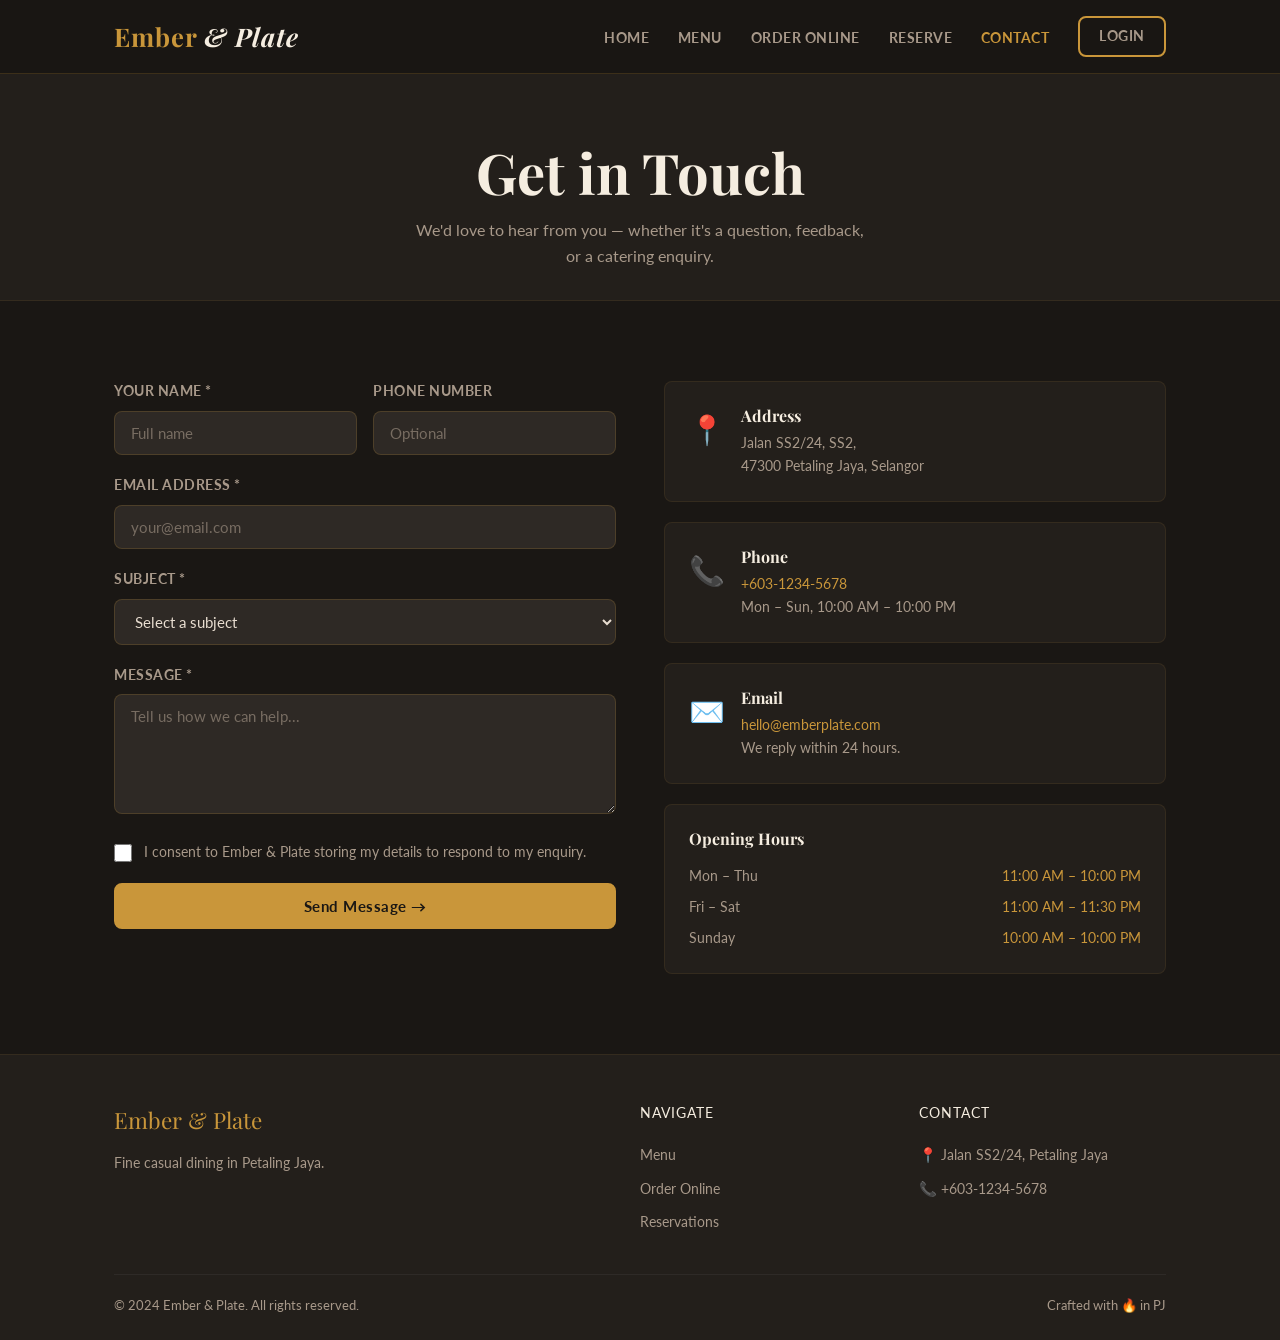
==== contact.html @ 5abd6bde "emberplate" ====
<!DOCTYPE html>
<html lang="en">
<head>
  <meta charset="UTF-8" />
  <meta name="viewport" content="width=device-width, initial-scale=1.0" />
  <title>Contact — Ember &amp; Plate</title>
  <link rel="stylesheet" href="css/style.css" />
</head>
<body>

<nav class="navbar">
  <div class="container">
    <a href="index.html" class="navbar-brand">Ember <span>&amp; Plate</span></a>
    <ul class="nav-links">
      <li><a href="index.html">Home</a></li>
      <li><a href="menu.html">Menu</a></li>
      <li><a href="order.html">Order Online</a></li>
      <li><a href="reservations.html">Reserve</a></li>
      <li><a href="contact.html" class="active">Contact</a></li>
      <li><a href="login.html" class="btn btn-outline">Login</a></li>
    </ul>
    <div class="hamburger"><span></span><span></span><span></span></div>
  </div>
</nav>

<section style="background:var(--bg2);padding:4rem 0 2rem;text-align:center;border-bottom:1px solid rgba(201,150,58,0.1);">
  <div class="container">
    <h1 style="color:var(--cream);">Get in Touch</h1>
    <p style="max-width:450px;margin:.75rem auto 0;">We'd love to hear from you — whether it's a question, feedback, or a catering enquiry.</p>
  </div>
</section>

<section class="section">
  <div class="container" style="display:grid;grid-template-columns:1fr 1fr;gap:3rem;align-items:start;">

    <!-- CONTACT FORM -->
    <div>
      <div id="contact-success" class="alert alert-success"></div>

      <form id="contactForm" novalidate>
        <div class="form-row">
          <div class="form-group">
            <label class="form-label" for="c-name">Your Name *</label>
            <input type="text" id="c-name" class="form-control" placeholder="Full name" />
            <span class="error-msg"></span>
          </div>
          <div class="form-group">
            <label class="form-label" for="c-phone">Phone Number</label>
            <input type="tel" id="c-phone" class="form-control" placeholder="Optional" />
            <span class="error-msg"></span>
          </div>
        </div>

        <div class="form-group">
          <label class="form-label" for="c-email">Email Address *</label>
          <input type="email" id="c-email" class="form-control" placeholder="your@email.com" />
          <span class="error-msg"></span>
        </div>

        <div class="form-group">
          <label class="form-label" for="c-subject">Subject *</label>
          <select id="c-subject" class="form-control">
            <option value="">Select a subject</option>
            <option>General Enquiry</option>
            <option>Catering / Events</option>
            <option>Feedback / Complaint</option>
            <option>Reservation Help</option>
            <option>Order Issue</option>
            <option>Partnership / Media</option>
            <option>Other</option>
          </select>
          <span class="error-msg"></span>
        </div>

        <div class="form-group">
          <label class="form-label" for="c-msg">Message *</label>
          <textarea id="c-msg" class="form-control" placeholder="Tell us how we can help..." rows="5"></textarea>
          <span class="error-msg"></span>
        </div>

        <div class="form-group" style="display:flex;gap:.75rem;align-items:flex-start;">
          <input type="checkbox" id="c-consent" style="width:18px;height:18px;margin-top:.2rem;accent-color:var(--gold);" />
          <label for="c-consent" style="font-size:.88rem;color:var(--text-muted);">
            I consent to Ember &amp; Plate storing my details to respond to my enquiry.
          </label>
        </div>
        <span class="error-msg" id="consent-err"></span>

        <button type="submit" class="btn btn-primary btn-block" style="margin-top:1rem;">Send Message →</button>
      </form>
    </div>

    <!-- INFO -->
    <div style="display:flex;flex-direction:column;gap:1.25rem;">

      <div class="card">
        <div class="card-body" style="display:flex;gap:1rem;align-items:flex-start;">
          <span style="font-size:1.8rem;">📍</span>
          <div>
            <h4 style="color:var(--cream);margin-bottom:.35rem;">Address</h4>
            <p style="font-size:.9rem;">Jalan SS2/24, SS2,<br>47300 Petaling Jaya, Selangor</p>
          </div>
        </div>
      </div>

      <div class="card">
        <div class="card-body" style="display:flex;gap:1rem;align-items:flex-start;">
          <span style="font-size:1.8rem;">📞</span>
          <div>
            <h4 style="color:var(--cream);margin-bottom:.35rem;">Phone</h4>
            <p style="font-size:.9rem;"><a href="tel:+60312345678">+603-1234-5678</a><br>Mon – Sun, 10:00 AM – 10:00 PM</p>
          </div>
        </div>
      </div>

      <div class="card">
        <div class="card-body" style="display:flex;gap:1rem;align-items:flex-start;">
          <span style="font-size:1.8rem;">✉️</span>
          <div>
            <h4 style="color:var(--cream);margin-bottom:.35rem;">Email</h4>
            <p style="font-size:.9rem;"><a href="mailto:hello@emberplate.com">hello@emberplate.com</a><br>We reply within 24 hours.</p>
          </div>
        </div>
      </div>

      <div class="card">
        <div class="card-body">
          <h4 style="color:var(--cream);margin-bottom:1rem;">Opening Hours</h4>
          <div style="display:flex;flex-direction:column;gap:.5rem;font-size:.9rem;">
            <div style="display:flex;justify-content:space-between;"><span style="color:var(--text-muted);">Mon – Thu</span><span style="color:var(--gold);">11:00 AM – 10:00 PM</span></div>
            <div style="display:flex;justify-content:space-between;"><span style="color:var(--text-muted);">Fri – Sat</span><span style="color:var(--gold);">11:00 AM – 11:30 PM</span></div>
            <div style="display:flex;justify-content:space-between;"><span style="color:var(--text-muted);">Sunday</span><span style="color:var(--gold);">10:00 AM – 10:00 PM</span></div>
          </div>
        </div>
      </div>

    </div>
  </div>
</section>

<!-- FOOTER -->
<footer class="footer">
  <div class="container">
    <div class="grid footer-grid">
      <div>
        <div class="footer-brand">Ember &amp; Plate</div>
        <p class="footer-desc">Fine casual dining in Petaling Jaya.</p>
      </div>
      <div>
        <div class="footer-heading">Navigate</div>
        <ul class="footer-links">
          <li><a href="menu.html">Menu</a></li>
          <li><a href="order.html">Order Online</a></li>
          <li><a href="reservations.html">Reservations</a></li>
        </ul>
      </div>
      <div>
        <div class="footer-heading">Contact</div>
        <ul class="footer-links">
          <li><a href="#">📍 Jalan SS2/24, Petaling Jaya</a></li>
          <li><a href="tel:+60312345678">📞 +603-1234-5678</a></li>
        </ul>
      </div>
    </div>
    <div class="footer-bottom">
      <span>© 2024 Ember &amp; Plate. All rights reserved.</span>
      <span>Crafted with 🔥 in PJ</span>
    </div>
  </div>
</footer>

<script src="js/main.js"></script>
<script>
document.getElementById('contactForm').addEventListener('submit', function(e) {
  e.preventDefault();
  let valid = true;

  valid &= validateField(document.getElementById('c-name'),    {required:true, minLen:2});
  valid &= validateField(document.getElementById('c-email'),   {required:true, email:true});
  valid &= validateField(document.getElementById('c-subject'), {required:true, requiredMsg:'Please select a subject.'});
  valid &= validateField(document.getElementById('c-msg'),     {required:true, minLen:20, requiredMsg:'Please enter your message (min 20 characters).'});

  // Optional phone — only validate format if filled
  const phone = document.getElementById('c-phone');
  if (phone.value.trim()) valid &= validateField(phone, {phone:true});

  // Consent
  const consent = document.getElementById('c-consent');
  const consentErr = document.getElementById('consent-err');
  if (!consent.checked) {
    consentErr.textContent = 'Please give your consent to proceed.';
    consentErr.classList.add('show');
    valid = false;
  } else {
    consentErr.classList.remove('show');
  }

  if (valid) {
    showAlert('contact-success','success','✅ Message sent! We will get back to you within 24 hours.');
    document.getElementById('contact-success').scrollIntoView({behavior:'smooth'});
    this.reset();
  }
});
</script>
</body>
</html>
---- css/style.css ----
/* ============================================================
   Ember & Plate — External Stylesheet
   style.css
   ============================================================ */

/* ---------- Google Fonts ---------- */
@import url('https://fonts.googleapis.com/css2?family=Playfair+Display:ital,wght@0,400;0,700;1,400&family=Lato:wght@300;400;700&display=swap');

/* ---------- CSS Variables ---------- */
:root {
  --bg:        #1a1714;
  --bg2:       #231f1b;
  --bg3:       #2e2925;
  --gold:      #c9963a;
  --gold-lt:   #e5b86a;
  --cream:     #f5ede0;
  --text:      #e8ddd0;
  --text-muted:#a8998a;
  --danger:    #c0392b;
  --success:   #27ae60;
  --radius:    8px;
  --shadow:    0 4px 24px rgba(0,0,0,0.5);
  --transition:0.3s ease;
  --font-head: 'Playfair Display', Georgia, serif;
  --font-body: 'Lato', sans-serif;
}

/* ---------- Reset ---------- */
*, *::before, *::after { box-sizing: border-box; margin: 0; padding: 0; }
html { scroll-behavior: smooth; }
body {
  font-family: var(--font-body);
  background: var(--bg);
  color: var(--text);
  line-height: 1.6;
  min-height: 100vh;
}
a { color: var(--gold); text-decoration: none; transition: color var(--transition); }
a:hover { color: var(--gold-lt); }
img { max-width: 100%; display: block; }

/* ---------- Typography ---------- */
h1, h2, h3, h4 { font-family: var(--font-head); font-weight: 700; line-height: 1.2; }
h1 { font-size: clamp(2rem, 5vw, 3.5rem); }
h2 { font-size: clamp(1.5rem, 3vw, 2.4rem); }
h3 { font-size: 1.3rem; }
p  { color: var(--text-muted); }

/* ---------- Layout Helpers ---------- */
.container    { max-width: 1100px; margin: 0 auto; padding: 0 1.5rem; }
.section      { padding: 5rem 0; }
.section-title {
  text-align: center;
  margin-bottom: 3rem;
  position: relative;
}
.section-title h2 { color: var(--cream); }
.section-title::after {
  content: '';
  display: block;
  width: 60px; height: 3px;
  background: var(--gold);
  margin: 0.75rem auto 0;
}
.flex   { display: flex; }
.grid   { display: grid; }
.center { text-align: center; }

/* ---------- Buttons ---------- */
.btn {
  display: inline-block;
  padding: 0.75rem 2rem;
  border-radius: var(--radius);
  font-family: var(--font-body);
  font-size: 0.95rem;
  font-weight: 700;
  letter-spacing: 0.5px;
  cursor: pointer;
  border: 2px solid transparent;
  transition: all var(--transition);
  text-align: center;
}
.btn-primary {
  background: var(--gold);
  color: #1a1714;
  border-color: var(--gold);
}
.btn-primary:hover {
  background: var(--gold-lt);
  border-color: var(--gold-lt);
  color: #1a1714;
  transform: translateY(-2px);
  box-shadow: 0 6px 20px rgba(201,150,58,0.35);
}
.btn-outline {
  background: transparent;
  color: var(--gold);
  border-color: var(--gold);
}
.btn-outline:hover {
  background: var(--gold);
  color: #1a1714;
  transform: translateY(-2px);
}
.btn-sm { padding: 0.5rem 1.25rem; font-size: 0.85rem; }
.btn-block { display: block; width: 100%; }
.btn-danger { background: var(--danger); color: #fff; border-color: var(--danger); }

/* ---------- Navbar ---------- */
.navbar {
  position: sticky; top: 0; z-index: 1000;
  background: rgba(26,23,20,0.95);
  backdrop-filter: blur(10px);
  border-bottom: 1px solid rgba(201,150,58,0.2);
  padding: 1rem 0;
}
.navbar .container {
  display: flex;
  align-items: center;
  justify-content: space-between;
}
.navbar-brand {
  font-family: var(--font-head);
  font-size: 1.6rem;
  color: var(--gold);
  font-weight: 700;
  letter-spacing: 1px;
}
.navbar-brand span { color: var(--cream); font-style: italic; }
.nav-links { display: flex; gap: 1.8rem; align-items: center; list-style: none; }
.nav-links a { color: var(--text-muted); font-size: 0.9rem; font-weight: 700; letter-spacing: 0.5px; text-transform: uppercase; }
.nav-links a:hover, .nav-links a.active { color: var(--gold); }
.nav-links .btn { padding: 0.45rem 1.2rem; font-size: 0.85rem; }
.hamburger { display: none; flex-direction: column; gap: 5px; cursor: pointer; }
.hamburger span { width: 25px; height: 2px; background: var(--gold); transition: all var(--transition); }

/* ---------- Hero ---------- */
.hero {
  min-height: 90vh;
  display: flex; align-items: center;
  position: relative;
  overflow: hidden;
  background: linear-gradient(135deg, #1a1714 0%, #2e2316 50%, #1a1714 100%);
}
.hero::before {
  content: '';
  position: absolute; inset: 0;
  background:
    radial-gradient(ellipse 60% 70% at 70% 50%, rgba(201,150,58,0.08) 0%, transparent 70%),
    url("data:image/svg+xml,%3Csvg width='60' height='60' viewBox='0 0 60 60' xmlns='http://www.w3.org/2000/svg'%3E%3Cg fill='none' fill-rule='evenodd'%3E%3Cg fill='%23c9963a' fill-opacity='0.03'%3E%3Cpath d='M36 34v-4h-2v4h-4v2h4v4h2v-4h4v-2h-4zm0-30V0h-2v4h-4v2h4v4h2V6h4V4h-4zM6 34v-4H4v4H0v2h4v4h2v-4h4v-2H6zM6 4V0H4v4H0v2h4v4h2V6h4V4H6z'/%3E%3C/g%3E%3C/g%3E%3C/svg%3E");
}
.hero-content { position: relative; z-index: 1; }
.hero-badge {
  display: inline-block;
  background: rgba(201,150,58,0.15);
  border: 1px solid rgba(201,150,58,0.4);
  color: var(--gold);
  padding: 0.35rem 1rem;
  border-radius: 50px;
  font-size: 0.8rem;
  letter-spacing: 2px;
  text-transform: uppercase;
  margin-bottom: 1.5rem;
}
.hero h1 { color: var(--cream); margin-bottom: 1.25rem; }
.hero h1 em { color: var(--gold); font-style: italic; }
.hero p { font-size: 1.1rem; max-width: 520px; margin-bottom: 2rem; }
.hero-btns { display: flex; gap: 1rem; flex-wrap: wrap; }

/* ---------- Cards ---------- */
.card {
  background: var(--bg2);
  border: 1px solid rgba(201,150,58,0.1);
  border-radius: var(--radius);
  overflow: hidden;
  transition: transform var(--transition), box-shadow var(--transition);
}
.card:hover {
  transform: translateY(-4px);
  box-shadow: var(--shadow);
  border-color: rgba(201,150,58,0.3);
}
.card-body { padding: 1.5rem; }
.card-img { width: 100%; height: 200px; object-fit: cover; background: var(--bg3); }
.card-emoji { font-size: 3rem; padding: 1.5rem; text-align: center; background: var(--bg3); }
.card-title { font-family: var(--font-head); font-size: 1.2rem; color: var(--cream); margin-bottom: 0.4rem; }
.card-price { color: var(--gold); font-weight: 700; font-size: 1.1rem; }
.card-desc { font-size: 0.9rem; margin-bottom: 1rem; }
.card-badge {
  display: inline-block;
  background: rgba(201,150,58,0.15);
  color: var(--gold);
  border-radius: 4px;
  padding: 0.2rem 0.6rem;
  font-size: 0.75rem;
  margin-bottom: 0.75rem;
}

/* ---------- Menu Grid ---------- */
.menu-grid { grid-template-columns: repeat(auto-fill, minmax(280px, 1fr)); gap: 1.5rem; }
.menu-filter { display: flex; gap: 0.75rem; flex-wrap: wrap; margin-bottom: 2rem; justify-content: center; }
.filter-btn {
  padding: 0.45rem 1.2rem;
  border: 1px solid rgba(201,150,58,0.3);
  border-radius: 50px;
  background: transparent;
  color: var(--text-muted);
  cursor: pointer;
  font-family: var(--font-body);
  font-size: 0.85rem;
  transition: all var(--transition);
}
.filter-btn:hover, .filter-btn.active {
  background: var(--gold); color: #1a1714; border-color: var(--gold); font-weight: 700;
}

/* ---------- Forms ---------- */
.form-group { margin-bottom: 1.25rem; }
.form-label {
  display: block;
  font-size: 0.85rem;
  font-weight: 700;
  color: var(--text-muted);
  text-transform: uppercase;
  letter-spacing: 0.5px;
  margin-bottom: 0.5rem;
}
.form-control {
  width: 100%;
  padding: 0.75rem 1rem;
  background: var(--bg3);
  border: 1px solid rgba(201,150,58,0.2);
  border-radius: var(--radius);
  color: var(--text);
  font-family: var(--font-body);
  font-size: 0.95rem;
  transition: border-color var(--transition), box-shadow var(--transition);
}
.form-control:focus {
  outline: none;
  border-color: var(--gold);
  box-shadow: 0 0 0 3px rgba(201,150,58,0.15);
}
.form-control::placeholder { color: var(--text-muted); opacity: 0.6; }
.form-control.error { border-color: var(--danger); }
.form-control.valid { border-color: var(--success); }
textarea.form-control { resize: vertical; min-height: 120px; }
select.form-control option { background: var(--bg2); }
.error-msg {
  color: var(--danger);
  font-size: 0.8rem;
  margin-top: 0.35rem;
  display: none;
}
.error-msg.show { display: block; }
.form-row { display: grid; grid-template-columns: 1fr 1fr; gap: 1rem; }
.form-box {
  background: var(--bg2);
  border: 1px solid rgba(201,150,58,0.1);
  border-radius: var(--radius);
  padding: 2rem;
  max-width: 520px;
  margin: 0 auto;
}
.form-title {
  font-family: var(--font-head);
  font-size: 1.8rem;
  color: var(--cream);
  margin-bottom: 0.5rem;
}
.form-subtitle { font-size: 0.9rem; margin-bottom: 1.75rem; }

/* ---------- Order Table ---------- */
.order-summary {
  background: var(--bg2);
  border: 1px solid rgba(201,150,58,0.15);
  border-radius: var(--radius);
  padding: 1.5rem;
  position: sticky; top: 100px;
}
.order-item { display: flex; justify-content: space-between; align-items: center; padding: 0.6rem 0; border-bottom: 1px solid rgba(255,255,255,0.05); }
.order-item:last-child { border-bottom: none; }
.order-total { display: flex; justify-content: space-between; padding-top: 1rem; margin-top: 0.5rem; border-top: 1px solid rgba(201,150,58,0.3); font-weight: 700; font-size: 1.1rem; color: var(--cream); }

/* ---------- Admin Dashboard ---------- */
.admin-layout { display: grid; grid-template-columns: 240px 1fr; min-height: 100vh; }
.admin-sidebar {
  background: var(--bg2);
  border-right: 1px solid rgba(201,150,58,0.1);
  padding: 2rem 0;
  position: sticky; top: 0; height: 100vh;
  overflow-y: auto;
}
.admin-sidebar .brand {
  padding: 0 1.5rem 2rem;
  font-family: var(--font-head);
  font-size: 1.3rem;
  color: var(--gold);
  border-bottom: 1px solid rgba(201,150,58,0.1);
  margin-bottom: 1rem;
}
.admin-nav { list-style: none; }
.admin-nav li a {
  display: flex; align-items: center; gap: 0.75rem;
  padding: 0.8rem 1.5rem;
  color: var(--text-muted);
  font-size: 0.9rem;
  font-weight: 700;
  transition: all var(--transition);
}
.admin-nav li a:hover, .admin-nav li a.active {
  background: rgba(201,150,58,0.1);
  color: var(--gold);
  border-left: 3px solid var(--gold);
}
.admin-main { padding: 2rem; overflow-y: auto; }
.stats-grid { grid-template-columns: repeat(auto-fill, minmax(200px, 1fr)); gap: 1.25rem; margin-bottom: 2rem; }
.stat-card {
  background: var(--bg2);
  border: 1px solid rgba(201,150,58,0.1);
  border-radius: var(--radius);
  padding: 1.5rem;
}
.stat-label { font-size: 0.8rem; text-transform: uppercase; letter-spacing: 1px; color: var(--text-muted); margin-bottom: 0.5rem; }
.stat-value { font-size: 2rem; font-weight: 700; color: var(--gold); font-family: var(--font-head); }
.data-table { width: 100%; border-collapse: collapse; }
.data-table th { background: var(--bg3); color: var(--gold); font-size: 0.8rem; text-transform: uppercase; letter-spacing: 1px; padding: 0.9rem 1rem; text-align: left; }
.data-table td { padding: 0.9rem 1rem; border-bottom: 1px solid rgba(255,255,255,0.05); font-size: 0.9rem; }
.data-table tr:hover td { background: rgba(201,150,58,0.04); }
.badge { display: inline-block; padding: 0.25rem 0.65rem; border-radius: 50px; font-size: 0.75rem; font-weight: 700; }
.badge-pending   { background: rgba(243,156,18,0.15); color: #f39c12; }
.badge-confirmed { background: rgba(39,174,96,0.15); color: #27ae60; }
.badge-cancelled { background: rgba(192,57,43,0.15); color: #c0392b; }
.badge-preparing { background: rgba(52,152,219,0.15); color: #3498db; }
.badge-ready     { background: rgba(142,68,173,0.15); color: #8e44ad; }

/* ---------- Footer ---------- */
.footer {
  background: var(--bg2);
  border-top: 1px solid rgba(201,150,58,0.1);
  padding: 3rem 0 1.5rem;
}
.footer-grid { grid-template-columns: 2fr 1fr 1fr; gap: 2rem; margin-bottom: 2rem; }
.footer-brand { font-family: var(--font-head); font-size: 1.4rem; color: var(--gold); margin-bottom: 0.75rem; }
.footer-desc { font-size: 0.9rem; }
.footer-heading { color: var(--cream); font-size: 0.85rem; text-transform: uppercase; letter-spacing: 1px; margin-bottom: 1rem; }
.footer-links { list-style: none; }
.footer-links li { margin-bottom: 0.5rem; }
.footer-links a { color: var(--text-muted); font-size: 0.9rem; }
.footer-bottom { border-top: 1px solid rgba(255,255,255,0.05); padding-top: 1.25rem; display: flex; justify-content: space-between; align-items: center; font-size: 0.82rem; color: var(--text-muted); }

/* ---------- Alerts ---------- */
.alert {
  padding: 1rem 1.25rem;
  border-radius: var(--radius);
  margin-bottom: 1rem;
  font-size: 0.9rem;
  display: none;
}
.alert.show { display: block; }
.alert-success { background: rgba(39,174,96,0.15); border: 1px solid rgba(39,174,96,0.3); color: #4caf73; }
.alert-error   { background: rgba(192,57,43,0.15);  border: 1px solid rgba(192,57,43,0.3);  color: #e57373; }

/* ---------- Divider ---------- */
.divider { display: flex; align-items: center; gap: 1rem; margin: 1.5rem 0; }
.divider::before, .divider::after { content: ''; flex: 1; height: 1px; background: rgba(201,150,58,0.2); }
.divider span { color: var(--text-muted); font-size: 0.85rem; white-space: nowrap; }

/* ---------- Quantity Control ---------- */
.qty-control { display: flex; align-items: center; gap: 0.5rem; }
.qty-btn {
  width: 30px; height: 30px;
  border: 1px solid rgba(201,150,58,0.3);
  background: transparent;
  color: var(--gold);
  border-radius: 4px;
  font-size: 1.1rem;
  cursor: pointer;
  transition: all var(--transition);
}
.qty-btn:hover { background: var(--gold); color: #1a1714; }
.qty-display { min-width: 30px; text-align: center; font-weight: 700; }

/* ---------- Tabs ---------- */
.tabs { display: flex; border-bottom: 1px solid rgba(201,150,58,0.2); margin-bottom: 2rem; gap: 0; }
.tab-btn {
  padding: 0.8rem 1.5rem;
  background: transparent;
  border: none;
  color: var(--text-muted);
  cursor: pointer;
  font-family: var(--font-body);
  font-size: 0.9rem;
  font-weight: 700;
  border-bottom: 2px solid transparent;
  margin-bottom: -1px;
  transition: all var(--transition);
}
.tab-btn:hover, .tab-btn.active { color: var(--gold); border-bottom-color: var(--gold); }
.tab-content { display: none; }
.tab-content.active { display: block; }

/* ---------- Responsive ---------- */
@media (max-width: 768px) {
  .nav-links { display: none; flex-direction: column; position: absolute; top: 100%; left: 0; right: 0; background: var(--bg2); padding: 1rem 1.5rem; border-bottom: 1px solid rgba(201,150,58,0.1); }
  .nav-links.open { display: flex; }
  .navbar { position: relative; }
  .hamburger { display: flex; }
  .hero { min-height: 70vh; }
  .hero-btns { flex-direction: column; }
  .form-row { grid-template-columns: 1fr; }
  .footer-grid { grid-template-columns: 1fr; }
  .admin-layout { grid-template-columns: 1fr; }
  .admin-sidebar { position: static; height: auto; }
  .stats-grid { grid-template-columns: 1fr 1fr; }
  .data-table { font-size: 0.8rem; }
  .data-table th, .data-table td { padding: 0.6rem 0.5rem; }
}
@media (max-width: 480px) {
  .stats-grid { grid-template-columns: 1fr; }
  .form-box { padding: 1.25rem; }
}

/* ---------- Animations ---------- */
@keyframes fadeUp {
  from { opacity: 0; transform: translateY(20px); }
  to   { opacity: 1; transform: translateY(0); }
}
.fade-up { animation: fadeUp 0.6s ease forwards; }
.fade-up-1 { animation-delay: 0.1s; opacity: 0; }
.fade-up-2 { animation-delay: 0.2s; opacity: 0; }
.fade-up-3 { animation-delay: 0.3s; opacity: 0; }
.fade-up-4 { animation-delay: 0.4s; opacity: 0; }
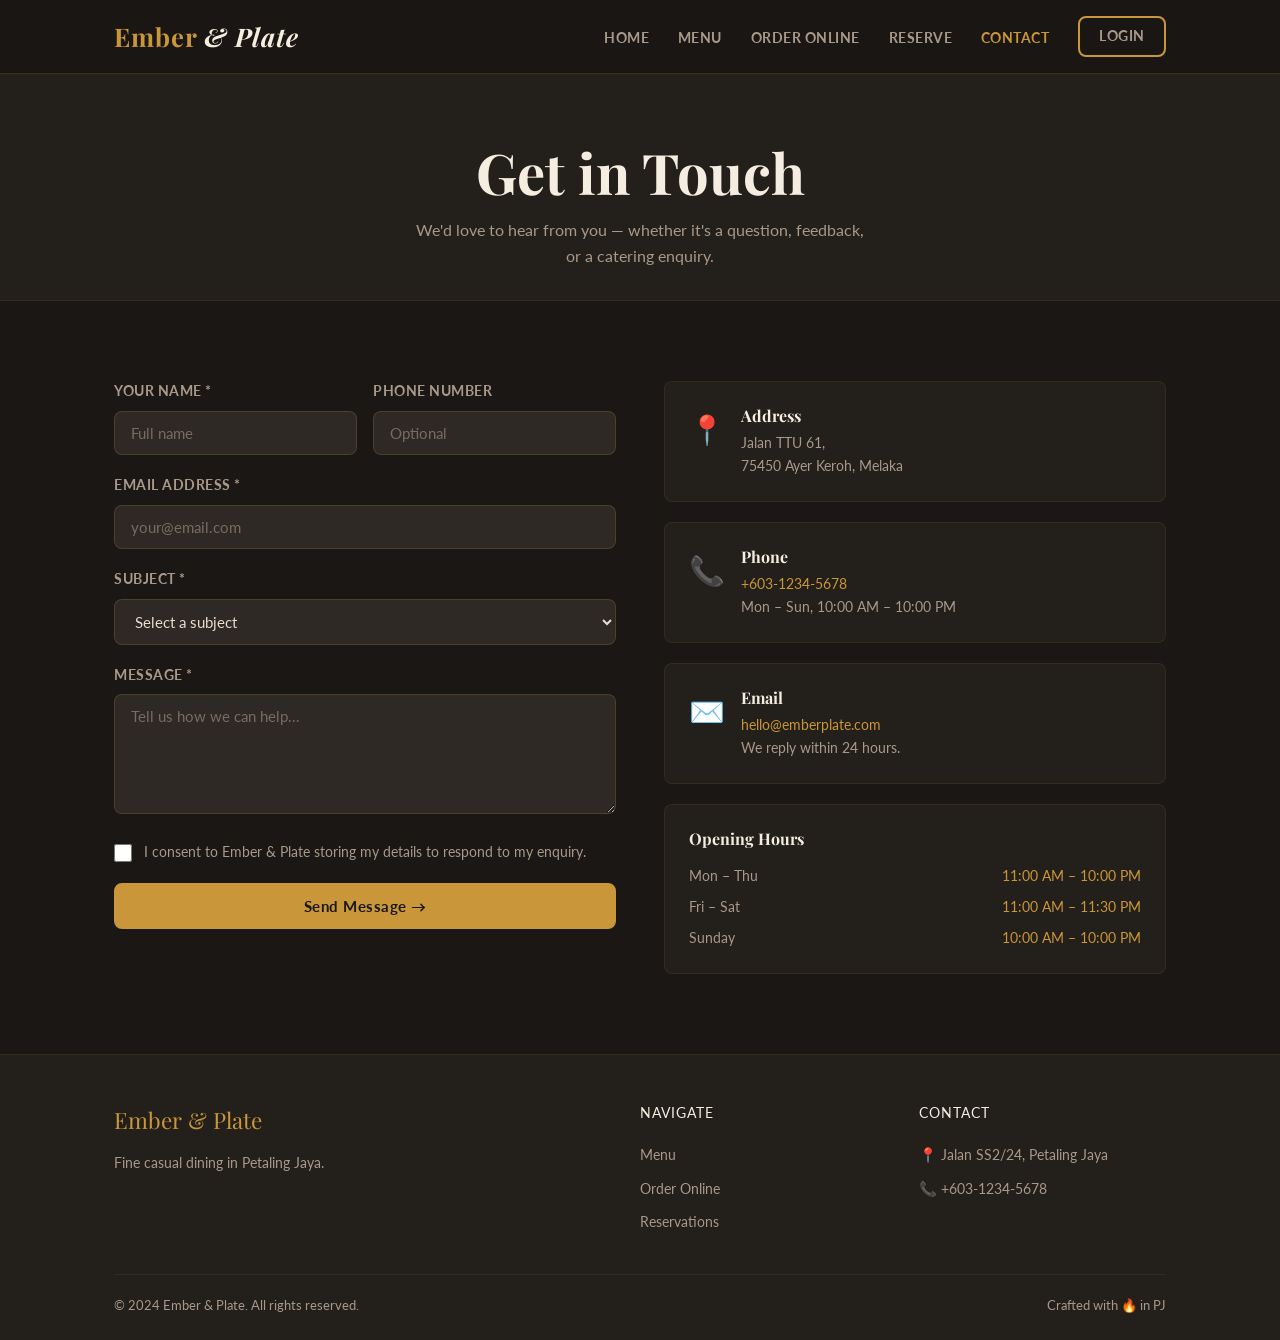
==== commit 5294a6fe: "address contact altered" ====
--- a/contact.html
+++ b/contact.html
@@ -98,7 +98,7 @@
           <span style="font-size:1.8rem;">📍</span>
           <div>
             <h4 style="color:var(--cream);margin-bottom:.35rem;">Address</h4>
-            <p style="font-size:.9rem;">Jalan SS2/24, SS2,<br>47300 Petaling Jaya, Selangor</p>
+            <p style="font-size:.9rem;">Jalan TTU 61,<br>75450 Ayer Keroh, Melaka</p>
           </div>
         </div>
       </div>
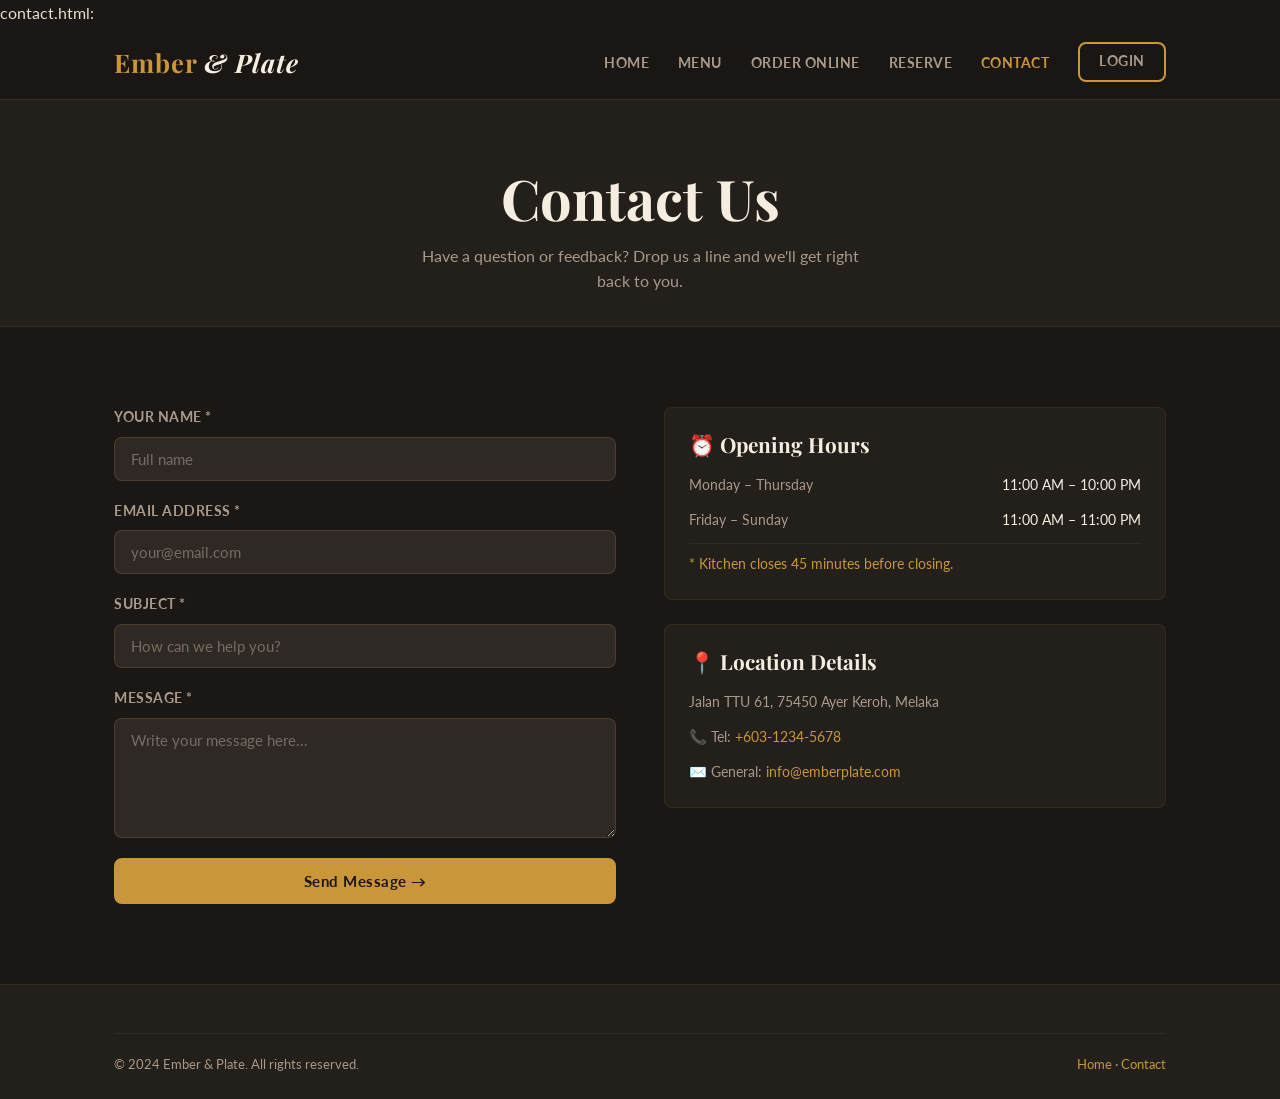
==== commit 3de216dd: "Update contact.html" ====
--- a/contact.html
+++ b/contact.html
@@ -1,10 +1,29 @@
+contact.html:
 <!DOCTYPE html>
 <html lang="en">
 <head>
   <meta charset="UTF-8" />
   <meta name="viewport" content="width=device-width, initial-scale=1.0" />
-  <title>Contact — Ember &amp; Plate</title>
+  <title>Contact Us — Ember &amp; Plate</title>
   <link rel="stylesheet" href="css/style.css" />
+  <style>
+    /* Pure CSS Fade-In Animations matching the Menu style */
+    .fade-up {
+      opacity: 0;
+      transform: translateY(20px);
+      animation: fadeUpKeyframe 0.6s cubic-bezier(0.25, 0.46, 0.45, 0.94) forwards;
+    }
+    .fade-up-1 { animation-delay: 0.1s; }
+    .fade-up-2 { animation-delay: 0.25s; }
+    .fade-up-3 { animation-delay: 0.4s; }
+
+    @keyframes fadeUpKeyframe {
+      to {
+        opacity: 1;
+        transform: translateY(0);
+      }
+    }
+  </style>
 </head>
 <body>
 
@@ -25,30 +44,23 @@
 
 <section style="background:var(--bg2);padding:4rem 0 2rem;text-align:center;border-bottom:1px solid rgba(201,150,58,0.1);">
   <div class="container">
-    <h1 style="color:var(--cream);">Get in Touch</h1>
-    <p style="max-width:450px;margin:.75rem auto 0;">We'd love to hear from you — whether it's a question, feedback, or a catering enquiry.</p>
+    <h1 class="fade-up fade-up-1" style="color:var(--cream);">Contact Us</h1>
+    <p class="fade-up fade-up-2" style="max-width:460px;margin:.75rem auto 0;">Have a question or feedback? Drop us a line and we'll get right back to you.</p>
   </div>
 </section>
 
-<section class="section">
+<section class="section fade-up fade-up-3">
   <div class="container" style="display:grid;grid-template-columns:1fr 1fr;gap:3rem;align-items:start;">
 
     <!-- CONTACT FORM -->
     <div>
-      <div id="contact-success" class="alert alert-success"></div>
-
+      <div id="contact-success" class="alert alert-success" style="display:none;"></div>
+      
       <form id="contactForm" novalidate>
-        <div class="form-row">
-          <div class="form-group">
-            <label class="form-label" for="c-name">Your Name *</label>
-            <input type="text" id="c-name" class="form-control" placeholder="Full name" />
-            <span class="error-msg"></span>
-          </div>
-          <div class="form-group">
-            <label class="form-label" for="c-phone">Phone Number</label>
-            <input type="tel" id="c-phone" class="form-control" placeholder="Optional" />
-            <span class="error-msg"></span>
-          </div>
+        <div class="form-group">
+          <label class="form-label" for="c-name">Your Name *</label>
+          <input type="text" id="c-name" class="form-control" placeholder="Full name" />
+          <span class="error-msg"></span>
         </div>
 
         <div class="form-group">
@@ -59,112 +71,51 @@
 
         <div class="form-group">
           <label class="form-label" for="c-subject">Subject *</label>
-          <select id="c-subject" class="form-control">
-            <option value="">Select a subject</option>
-            <option>General Enquiry</option>
-            <option>Catering / Events</option>
-            <option>Feedback / Complaint</option>
-            <option>Reservation Help</option>
-            <option>Order Issue</option>
-            <option>Partnership / Media</option>
-            <option>Other</option>
-          </select>
+          <input type="text" id="c-subject" class="form-control" placeholder="How can we help you?" />
           <span class="error-msg"></span>
         </div>
 
         <div class="form-group">
-          <label class="form-label" for="c-msg">Message *</label>
-          <textarea id="c-msg" class="form-control" placeholder="Tell us how we can help..." rows="5"></textarea>
+          <label class="form-label" for="c-message">Message *</label>
+          <textarea id="c-message" class="form-control" placeholder="Write your message here..." rows="5"></textarea>
           <span class="error-msg"></span>
         </div>
 
-        <div class="form-group" style="display:flex;gap:.75rem;align-items:flex-start;">
-          <input type="checkbox" id="c-consent" style="width:18px;height:18px;margin-top:.2rem;accent-color:var(--gold);" />
-          <label for="c-consent" style="font-size:.88rem;color:var(--text-muted);">
-            I consent to Ember &amp; Plate storing my details to respond to my enquiry.
-          </label>
-        </div>
-        <span class="error-msg" id="consent-err"></span>
-
-        <button type="submit" class="btn btn-primary btn-block" style="margin-top:1rem;">Send Message →</button>
+        <button type="submit" class="btn btn-primary btn-block">Send Message →</button>
       </form>
     </div>
 
-    <!-- INFO -->
-    <div style="display:flex;flex-direction:column;gap:1.25rem;">
-
-      <div class="card">
-        <div class="card-body" style="display:flex;gap:1rem;align-items:flex-start;">
-          <span style="font-size:1.8rem;">📍</span>
-          <div>
-            <h4 style="color:var(--cream);margin-bottom:.35rem;">Address</h4>
-            <p style="font-size:.9rem;">Jalan TTU 61,<br>75450 Ayer Keroh, Melaka</p>
-          </div>
-        </div>
-      </div>
-
-      <div class="card">
-        <div class="card-body" style="display:flex;gap:1rem;align-items:flex-start;">
-          <span style="font-size:1.8rem;">📞</span>
-          <div>
-            <h4 style="color:var(--cream);margin-bottom:.35rem;">Phone</h4>
-            <p style="font-size:.9rem;"><a href="tel:+60312345678">+603-1234-5678</a><br>Mon – Sun, 10:00 AM – 10:00 PM</p>
-          </div>
-        </div>
-      </div>
-
-      <div class="card">
-        <div class="card-body" style="display:flex;gap:1rem;align-items:flex-start;">
-          <span style="font-size:1.8rem;">✉️</span>
-          <div>
-            <h4 style="color:var(--cream);margin-bottom:.35rem;">Email</h4>
-            <p style="font-size:.9rem;"><a href="mailto:hello@emberplate.com">hello@emberplate.com</a><br>We reply within 24 hours.</p>
-          </div>
+    <!-- DETAILS SIDEBAR -->
+    <div>
+      <div class="card" style="margin-bottom:1.5rem;">
+        <div class="card-body">
+          <h3 style="color:var(--cream);font-family:var(--font-head);margin-bottom:1rem;">⏰ Opening Hours</h3>
+          <ul style="list-style:none;display:flex;flex-direction:column;gap:.75rem;color:var(--text-muted);font-size:.9rem;">
+            <li style="display:flex;justify-content:space-between;"><span>Monday – Thursday</span><span style="color:var(--cream);">11:00 AM – 10:00 PM</span></li>
+            <li style="display:flex;justify-content:space-between;"><span>Friday – Sunday</span><span style="color:var(--cream);">11:00 AM – 11:00 PM</span></li>
+            <li style="border-top:1px solid rgba(251,251,251,0.05);padding-top:.5rem;color:var(--gold);">* Kitchen closes 45 minutes before closing.</li>
+          </ul>
         </div>
       </div>
 
       <div class="card">
         <div class="card-body">
-          <h4 style="color:var(--cream);margin-bottom:1rem;">Opening Hours</h4>
-          <div style="display:flex;flex-direction:column;gap:.5rem;font-size:.9rem;">
-            <div style="display:flex;justify-content:space-between;"><span style="color:var(--text-muted);">Mon – Thu</span><span style="color:var(--gold);">11:00 AM – 10:00 PM</span></div>
-            <div style="display:flex;justify-content:space-between;"><span style="color:var(--text-muted);">Fri – Sat</span><span style="color:var(--gold);">11:00 AM – 11:30 PM</span></div>
-            <div style="display:flex;justify-content:space-between;"><span style="color:var(--text-muted);">Sunday</span><span style="color:var(--gold);">10:00 AM – 10:00 PM</span></div>
-          </div>
+          <h3 style="color:var(--cream);font-family:var(--font-head);margin-bottom:1rem;">📍 Location Details</h3>
+          <p style="font-size:.9rem;margin-bottom:.75rem;">Jalan TTU 61, 75450 Ayer Keroh, Melaka</p>
+          <p style="font-size:.9rem;margin-bottom:.75rem;">📞 Tel: <a href="tel:+60312345678">+603-1234-5678</a></p>
+          <p style="font-size:.9rem;">✉️ General: <a href="mailto:info@emberplate.com">info@emberplate.com</a></p>
         </div>
       </div>
+    </div>
 
-    </div>
   </div>
 </section>
 
-<!-- FOOTER -->
 <footer class="footer">
   <div class="container">
-    <div class="grid footer-grid">
-      <div>
-        <div class="footer-brand">Ember &amp; Plate</div>
-        <p class="footer-desc">Fine casual dining in Petaling Jaya.</p>
-      </div>
-      <div>
-        <div class="footer-heading">Navigate</div>
-        <ul class="footer-links">
-          <li><a href="menu.html">Menu</a></li>
-          <li><a href="order.html">Order Online</a></li>
-          <li><a href="reservations.html">Reservations</a></li>
-        </ul>
-      </div>
-      <div>
-        <div class="footer-heading">Contact</div>
-        <ul class="footer-links">
-          <li><a href="#">📍 Jalan SS2/24, Petaling Jaya</a></li>
-          <li><a href="tel:+60312345678">📞 +603-1234-5678</a></li>
-        </ul>
-      </div>
-    </div>
     <div class="footer-bottom">
       <span>© 2024 Ember &amp; Plate. All rights reserved.</span>
-      <span>Crafted with 🔥 in PJ</span>
+      <span><a href="index.html">Home</a> · <a href="contact.html">Contact</a></span>
     </div>
   </div>
 </footer>
@@ -175,32 +126,21 @@
   e.preventDefault();
   let valid = true;
 
-  valid &= validateField(document.getElementById('c-name'),    {required:true, minLen:2});
-  valid &= validateField(document.getElementById('c-email'),   {required:true, email:true});
-  valid &= validateField(document.getElementById('c-subject'), {required:true, requiredMsg:'Please select a subject.'});
-  valid &= validateField(document.getElementById('c-msg'),     {required:true, minLen:20, requiredMsg:'Please enter your message (min 20 characters).'});
-
-  // Optional phone — only validate format if filled
-  const phone = document.getElementById('c-phone');
-  if (phone.value.trim()) valid &= validateField(phone, {phone:true});
-
-  // Consent
-  const consent = document.getElementById('c-consent');
-  const consentErr = document.getElementById('consent-err');
-  if (!consent.checked) {
-    consentErr.textContent = 'Please give your consent to proceed.';
-    consentErr.classList.add('show');
-    valid = false;
-  } else {
-    consentErr.classList.remove('show');
+  if (typeof validateField === 'function') {
+    valid &= validateField(document.getElementById('c-name'),    {required:true, minLen:2});
+    valid &= validateField(document.getElementById('c-email'),   {required:true, email:true});
+    valid &= validateField(document.getElementById('c-subject'), {required:true, minLen:3});
+    valid &= validateField(document.getElementById('c-message'), {required:true, minLen:10});
   }
 
   if (valid) {
-    showAlert('contact-success','success','✅ Message sent! We will get back to you within 24 hours.');
-    document.getElementById('contact-success').scrollIntoView({behavior:'smooth'});
+    const successMsg = document.getElementById('contact-success');
+    successMsg.textContent = '✅ Thank you! Your message has been sent successfully. We will get back to you shortly.';
+    successMsg.style.display = 'block';
+    successMsg.scrollIntoView({behavior:'smooth'});
     this.reset();
   }
 });
 </script>
 </body>
-</html>
+</html>
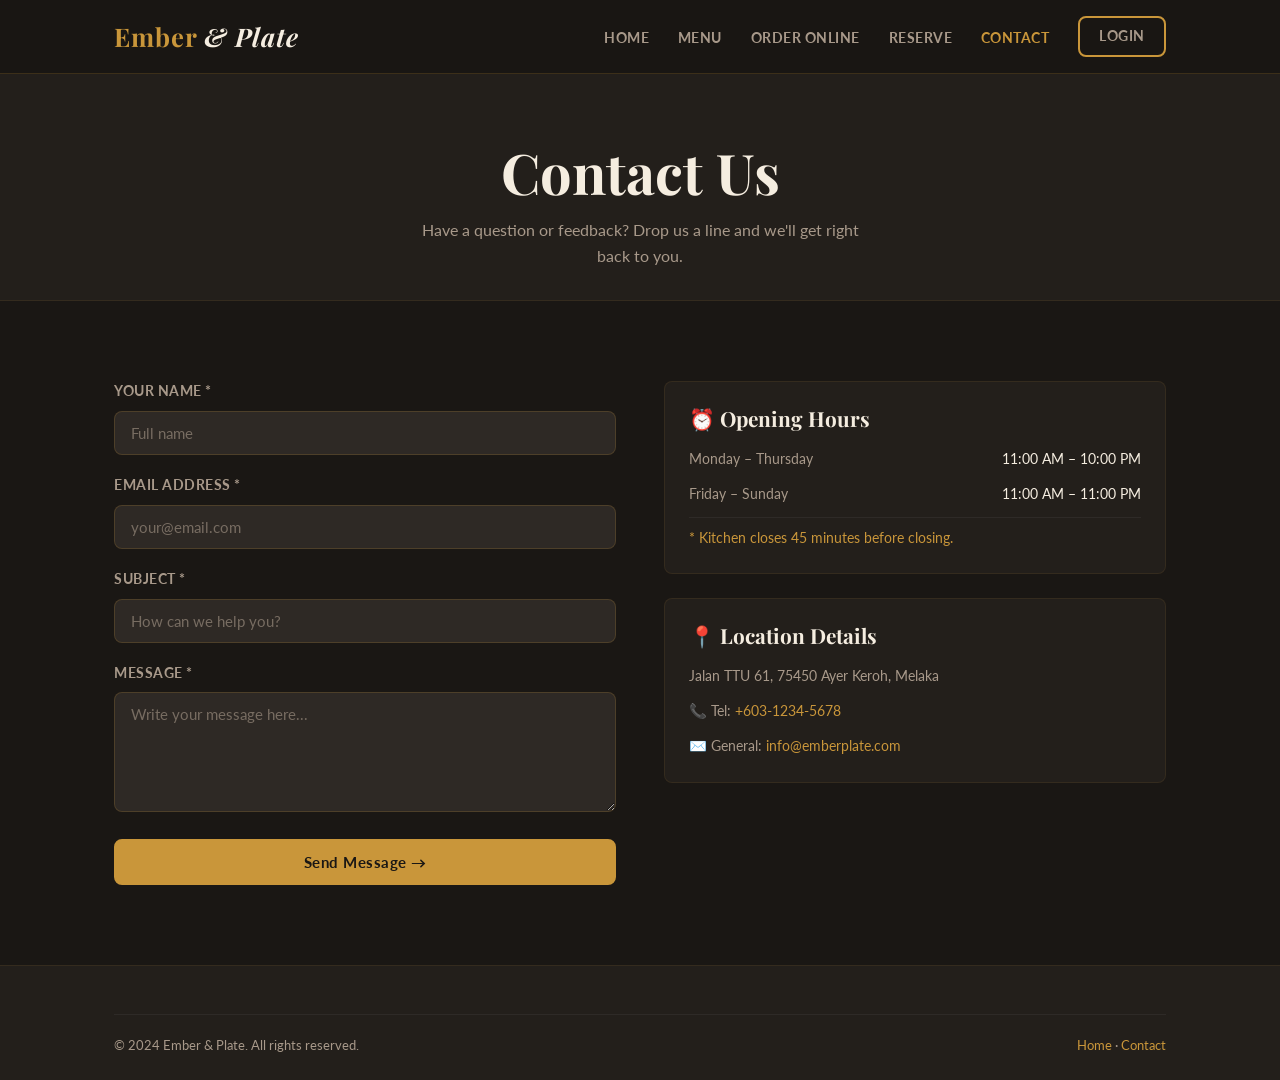
==== commit 2c5e9823: "contact.html latest contact" ====
--- a/contact.html
+++ b/contact.html
@@ -1,4 +1,3 @@
-contact.html:
 <!DOCTYPE html>
 <html lang="en">
 <head>
@@ -143,4 +142,4 @@
 });
 </script>
 </body>
-</html>+</html>
